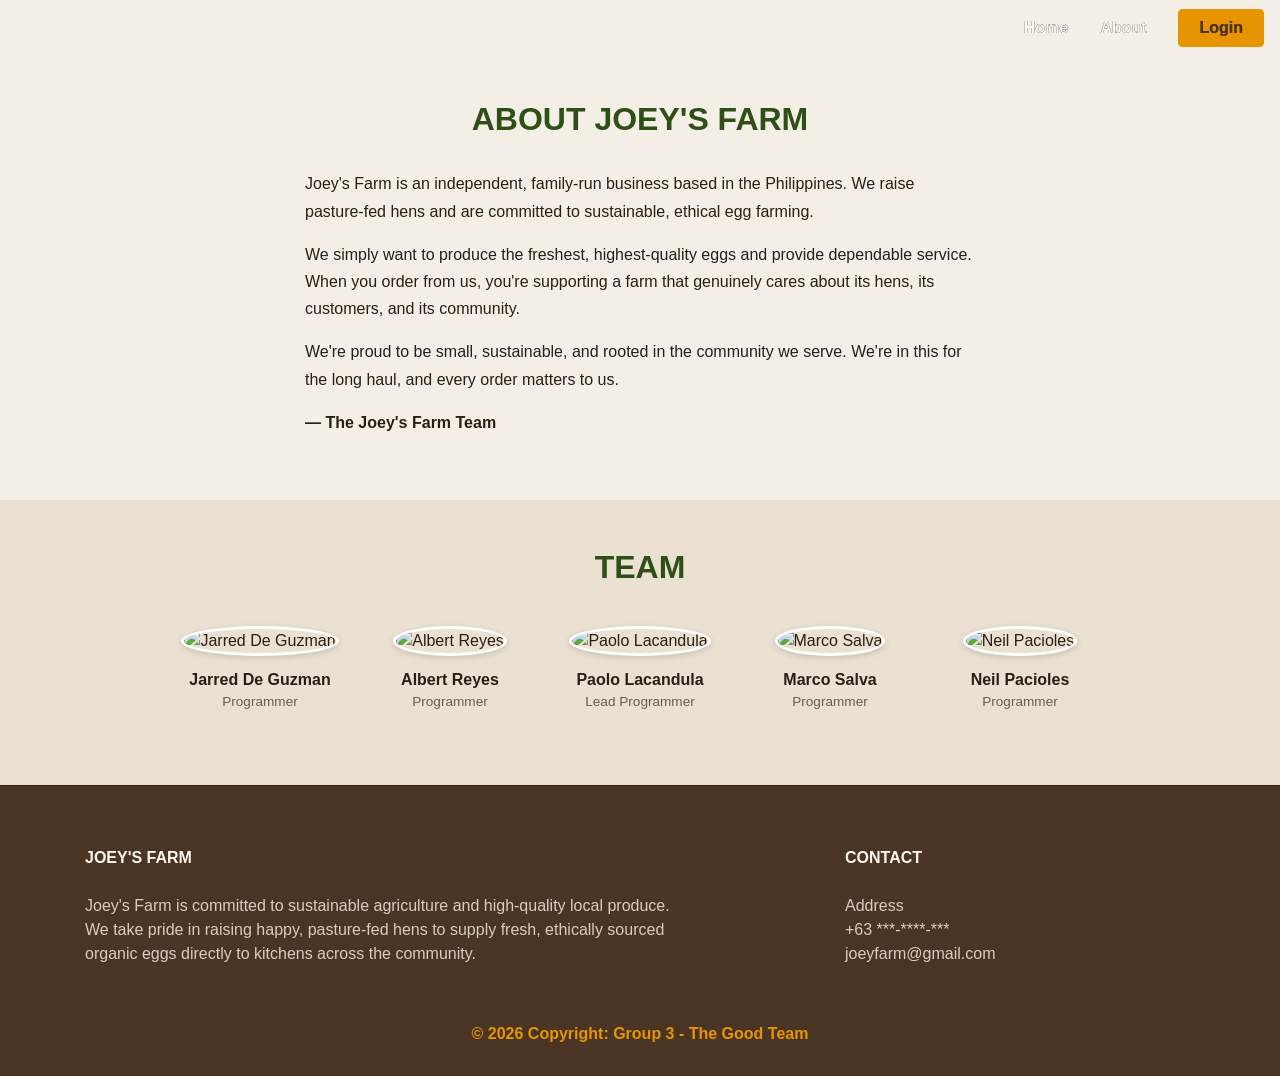
==== AboutUs.html @ 87f9a51f "Add files via upload" ====
<!DOCTYPE html>
<html lang="en">
  <head>
    <title>Joey's Farm - About</title>
    <meta charset="utf-8">
    <meta name="viewport" content="width=device-width, initial-scale=1">
    <link rel="stylesheet" href="https://stackpath.bootstrapcdn.com/bootstrap/4.1.3/css/bootstrap.min.css" integrity="sha384-MCw98/SFnGE8fJT3GXwEOngsV7Zt27NXFoaoApmYm81iuXoPkFOJwJ8ERdknLPMO" crossorigin="anonymous">
    <link rel="stylesheet" type="text/css" href="main.css">
    <link rel="stylesheet" type="text/css" href="AboutUs-style.css">
  </head>

<body>
    <nav class="navbar navbar-expand-md fixed-top">
        <button class="navbar-toggler navbar-dark" type="button" data-toggle="collapse" data-target="#main-navigation">
          <span class="navbar-toggler-icon"></span>
        </button>
        <div class="collapse navbar-collapse" id="main-navigation">
          <ul class="navbar-nav align-items-center">
            <li class="nav-item">
              <a class="nav-link nav-outline-text" href="index.html">Home</a>
            </li>
            <li class="nav-item">
              <a class="nav-link nav-outline-text" href="About.html">About</a>
            </li>
            <li class="nav-item">
              <a class="btn nav-login-btn" href="#" data-toggle="modal" data-target="#loginModal">Login</a>
            </li>
        </ul>
      </div>
    </nav>

    <!-- About Intro Section -->
    <div class="container about-intro">
        <h2 class="text-center about-heading">About Joey's Farm</h2>

        <p>Joey's Farm is an independent, family-run business based in the Philippines. We raise pasture-fed hens and are committed to sustainable, ethical egg farming.</p>

        <p>We simply want to produce the freshest, highest-quality eggs and provide dependable service. When you order from us, you're supporting a farm that genuinely cares about its hens, its customers, and its community.</p>

        <p>We're proud to be small, sustainable, and rooted in the community we serve. We're in this for the long haul, and every order matters to us.</p>

        <p class="about-signature">— The Joey's Farm Team</p>
    </div>

    <!-- Team Section -->
    <div class="team-section">
      <div class="container">
        <h2 class="text-center team-heading">Team</h2>

        <div class="row justify-content-center">

          <div class="col-lg-2 col-md-4 col-6 text-center mb-4">
            <img src="images/jarredpic.png" class="team-photo" alt="Jarred De Guzman">
            <div class="team-name">Jarred De Guzman</div>
            <div class="team-role">Programmer</div>
          </div>

          <div class="col-lg-2 col-md-4 col-6 text-center mb-4">
            <img src="images/albertpic.png" class="team-photo" alt="Albert Reyes">
            <div class="team-name">Albert Reyes</div>
            <div class="team-role">Programmer</div>
          </div>

          <div class="col-lg-2 col-md-4 col-6 text-center mb-4">
            <img src="images/paolopic.png" class="team-photo" alt="Paolo Lacandula">
            <div class="team-name">Paolo Lacandula</div>
            <div class="team-role">Lead Programmer</div>
          </div>

          <div class="col-lg-2 col-md-4 col-6 text-center mb-4">
            <img src="images/marcopic.jpg" class="team-photo" alt="Marco Salva">
            <div class="team-name">Marco Salva</div>
            <div class="team-role">Programmer</div>
          </div>

          <div class="col-lg-2 col-md-4 col-6 text-center mb-4">
            <img src="images/neilpic.jpg" class="team-photo" alt="Neil Pacioles">
            <div class="team-name">Neil Pacioles</div>
            <div class="team-role">Programmer</div>
          </div>

        </div>
      </div>
    </div>

<footer class="page-footer">
  <div class="container">
    <div class="row">

      <div class="col-lg-8 col-md-8 col-sm-12">
        <div class="text-uppercase font-weight-bold">Joey's Farm</div>
        <p>
        Joey's Farm is committed to sustainable agriculture and high-quality local produce.
        We take pride in raising happy, pasture-fed hens to supply fresh, ethically sourced
        organic eggs directly to kitchens across the community.
        </p>
      </div>

      <div class="col-lg-4 col-md-4 col-sm-12">
        <div class="text-uppercase font-weight-bold">Contact</div>
        <p>
          Address
          +63 ***-****-***
          joeyfarm@gmail.com
        </p>
      </div>

    </div>

    <div class="footer-copyright text-center">
      © 2026 Copyright: Group 3 - The Good Team
    </div>
  </div>
</footer>

<script src="https://code.jquery.com/jquery-3.3.1.slim.min.js" integrity="sha384-q8i/X+965DzO0rT7abK41JStQIAqVgRVzpbzo5smXKp4YfRvH+8abtTE1Pi6jizo" crossorigin="anonymous"></script>
<script src="https://cdnjs.cloudflare.com/ajax/libs/popper.js/1.14.3/umd/popper.min.js" integrity="sha384-ZMP7rVo3mIykV+2+9J3UJ46jBk0WLaUAdn689aCwoqbBJiSnjAK/l8WvCWPIPm49" crossorigin="anonymous"></script>
<script src="https://stackpath.bootstrapcdn.com/bootstrap/4.1.3/js/bootstrap.min.js" integrity="sha384-ChfqqxuZUCnJSK3+MXmPNIyE6ZbWh2IMqE241rYiqJxyMiZ6OW/JmZQ5stwEULTy" crossorigin="anonymous"></script>
<script src="main.js"></script>

</body>
</html>
---- main.css ----
body {
  padding: 0;
  margin: 0;
  background: #f4efe6;
  color: #2b1e16;
}

.navbar{
  transition: all 0.3s;
}

.navbar-scrolled {
  background: #4a3525;
  border-bottom: 1px solid #37261a;
}

.nav-link {
  color: #fcf8ee;
  cursor: pointer;
  font-weight: 600;
  margin-right: 1em;
}

.nav-link:hover {
  color: #e69500;
}

.nav-outline-text{
  -webkit-text-stroke: 0.2px black
}

.nav-login-btn {
  color: #4a3525;
  background-color: #e69500;
  border: 1px solid #e69500;
  font-weight: 600;
  -webkit-text-stroke: 0.2px black;
  padding: 0.375rem 1.25rem;
  border-radius: 4px;
  margin-left: 0.5em;
}

.nav-login-btn:hover {
  background-color: #cc8400;
  border-color: #cc8400;
  color: #ffffff;
}

.navbar-collapse {
  justify-content: flex-end;
}

.page-header {
  position: relative;
  padding: 0;
}

.overlay {
  position: absolute;
  min-height: 100%;
  min-width: 100%;
  left: 0;
  top: 0;
  background: rgba(233, 170, 10, 0.25);
  z-index: 5;
  pointer-events: none;
}

.description {
  position: absolute;
  top: 50%;
  left: 50%;
  transform: translate(-50%, -50%);
  z-index: 10;
  text-align: center;
  width: 100%;
  padding: 0 15px;
}

.description img {
  max-width: 380px;
  width: 100%;
  height: auto;
  display: inline-block;
  filter: drop-shadow(0px 4px 8px rgba(0, 0, 0, 0.3));
}

.carousel {
  width: 100%;
  overflow: hidden;
}

.carousel-item img {
  width: 100%;
  height: 80vh;
  object-fit: cover;
  object-position: center;
}

.features {
  margin: 4em auto;
  padding: 2em;
  position: relative;
  border-radius: 8px;
}

#formDesign{
  box-shadow: 0px 4px 15px rgba(0, 0, 0, 0.21);
}

.feature-title {
  color: #2e5016;
  font-size: 1.3rem;
  font-weight: 700;
  margin-bottom: 20px;
  text-transform: uppercase;
  min-height: 3.2em;
  display: flex;
  align-items: center;
  justify-content: center;
  text-align: center;
}

.features p {
  line-height: 1.7;
  text-align: center;
}

.features .mx-auto {
  text-align: center;
}

.features .mx-auto .form-control {
  text-align: left;
}

.features .form-group {
  margin-bottom: 1.5rem;
}

.features .form-control {
  border-radius: 4px;
  border: 1px solid #b8a695;
  background-color: #ffffff;
}

.features .form-control:focus {
  border-color: #e69500;
  box-shadow: 0 0 0 0.2rem rgba(230, 149, 0, 0.25);
}

.features .btn {
  background-color: #e69500;
  border: 1px solid #e69500;
  color: #ffffff;
  margin-top: 20px;
  font-weight: 600;
  border-radius: 4px;
}

.features .btn:hover {
  background-color: #cc8400;
  border: 1px solid #cc8400;
  color: #fffffffc;
}



.page-footer {
  background-color: #4a3525;
  color: #fcf8ee;
  border-top: 1px solid #37261a;
  padding: 60px 0 30px;
}

.page-footer p {
  color: #d9cdbf;
  white-space: pre-line;
}

.footer-copyright {
  color: #e69500;
  font-weight: 600;
  padding: 40px 0 0;
}

@media (max-width: 575.98px) {
  .description {
    top: 50%;
    left: 50%;
    transform: translate(-50%, -50%);
  }

  .description img {
    max-width: 400px;
  }

  .features {
    margin: 2em 0;
    padding: 1em;
  }

.features img {
  object-fit: contain;
}

.feature-title {
  min-height: auto;
}

.nav-login-btn {
  margin-left: 0;
  margin-top: 0.5em;
  display: inline-block;
}

}
.modal-content {
  background-color: #f4efe6;
  border: 1px solid #37261a;
  border-radius: 8px;
  color: #2b1e16;
}

.modal-header {
  background-color: #4a3525;
  color: #fcf8ee;
  border-bottom: 1px solid #37261a;
  border-top-left-radius: 7px;
  border-top-right-radius: 7px;
}

.modal-header .close {
  color: #fcf8ee;
  opacity: 0.8;
  text-shadow: none;
}

.modal-header .close:hover {
  color: #e69500;
  opacity: 1;
}

.modal-title {
  font-weight: 700;
  color: #fcf8ee;
}

.modal-body label {
  font-weight: 600;
  color: #4a3525;
}

.modal-body .form-control {
  border: 1px solid #b8a695;
  background-color: #ffffff;
  border-radius: 4px;
}

.modal-body .form-control:focus {
  border-color: #e69500;
  box-shadow: 0 0 0 0.2rem rgba(230, 149, 0, 0.25);
}

.modal-body .btn-primary {
  background-color: #e69500;
  border-color: #e69500;
  color: #ffffff;
  font-weight: 600;
  transition: all 0.2s ease-in-out;
}

.modal-body .btn-primary:hover,
.modal-body .btn-primary:focus {
  background-color: #cc8400;
  border-color: #cc8400;
  color: #ffffff;
}

.modal-footer {
  background-color: #eae1d2;
  border-top: 1px solid #b8a695;
  border-bottom-left-radius: 7px;
  border-bottom-right-radius: 7px;
}

.modal-footer a {
  color: #2e5016;
  font-weight: 600;
  text-decoration: none;
}

.modal-footer a:hover {
  color: #e69500;
  text-decoration: underline;
}

.description button {
  border:1px solid #000000;
  background:#e69500;
  border-radius: 10px;
  color:#f1f1f1;
  transition: all 0.3s;

}
.description button:hover { 
  border:1px solid #fff;
  background:#fff;
  color:#000;
  transform: scale(1.04);
}
---- AboutUs-style.css ----
.about-intro {
  max-width: 700px;
  padding-top: 100px;
  padding-bottom: 3rem;
  text-align: center;
  margin: 0 auto;
}

.about-heading {
  color: #2e5016;
  font-weight: 700;
  text-transform: uppercase;
  margin-bottom: 2rem;
}

.about-intro p {
  text-align: left;
  color: #2b1e16;
  line-height: 1.7;
}

.about-intro a {
  color: #e69500;
  font-weight: 600;
  text-decoration: none;
}

.about-intro a:hover {
  color: #cc8400;
  text-decoration: underline;
}

.about-signature {
  font-weight: 700;
  color: #2e5016;
}

.team-section {
  background-color: #eae1d2;
  padding: 3rem 0;
}

.team-heading {
  color: #2e5016;
  font-weight: 700;
  text-transform: uppercase;
  margin-bottom: 2.5rem;
}

.team-photo {
  width: 110px;
  height: 110px;
  border-radius: 50%;
  object-fit: cover;
  margin-bottom: 0.75rem;
  border: 3px solid #ffffff;
  box-shadow: 0 2px 6px rgba(0, 0, 0, 0.15);
}

.team-name {
  font-weight: 700;
  color: #2b1e16;
}

.team-role {
  font-size: 0.85rem;
  color: #6b5c4f;
}
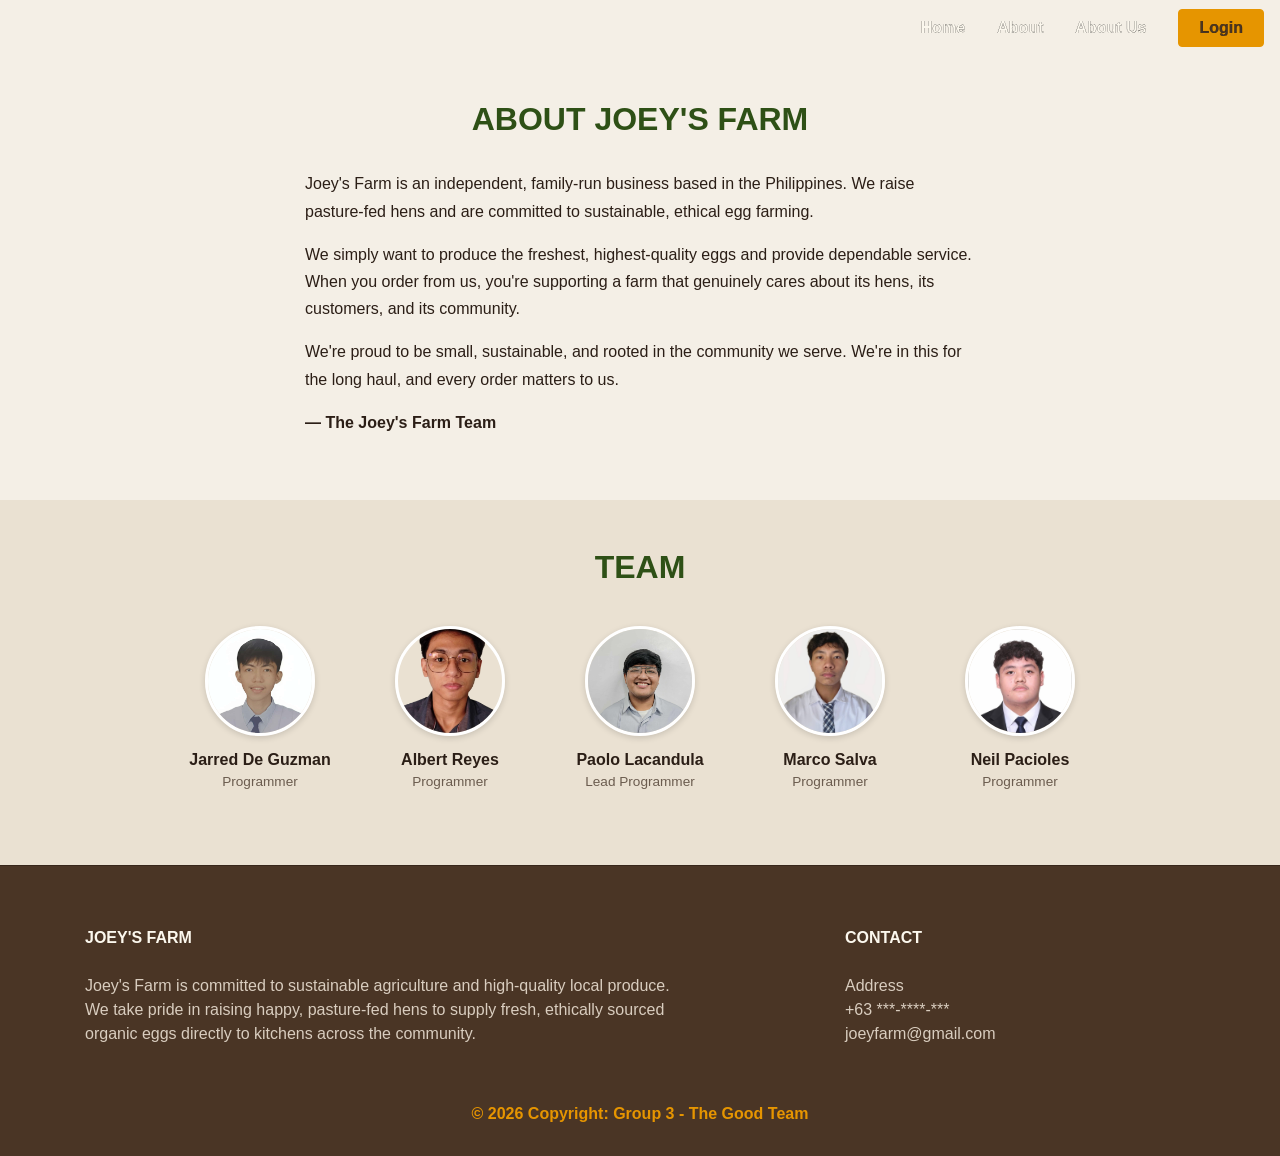
==== commit d2d588d5: "Added about us to nav bar and unified nav bar design for it" ====
--- a/AboutUs.html
+++ b/AboutUs.html
@@ -17,10 +17,13 @@
         <div class="collapse navbar-collapse" id="main-navigation">
           <ul class="navbar-nav align-items-center">
             <li class="nav-item">
-              <a class="nav-link nav-outline-text" href="index.html">Home</a>
+              <a class="nav-link nav-outline-text" href="Index.html">Home</a>
             </li>
             <li class="nav-item">
-              <a class="nav-link nav-outline-text" href="About.html">About</a>
+              <a class="nav-link nav-outline-text" href="#">About</a>
+            </li>
+            <li class="nav-item">
+              <a class="nav-link nav-outline-text" href="AboutUs.html">About Us</a>
             </li>
             <li class="nav-item">
               <a class="btn nav-login-btn" href="#" data-toggle="modal" data-target="#loginModal">Login</a>
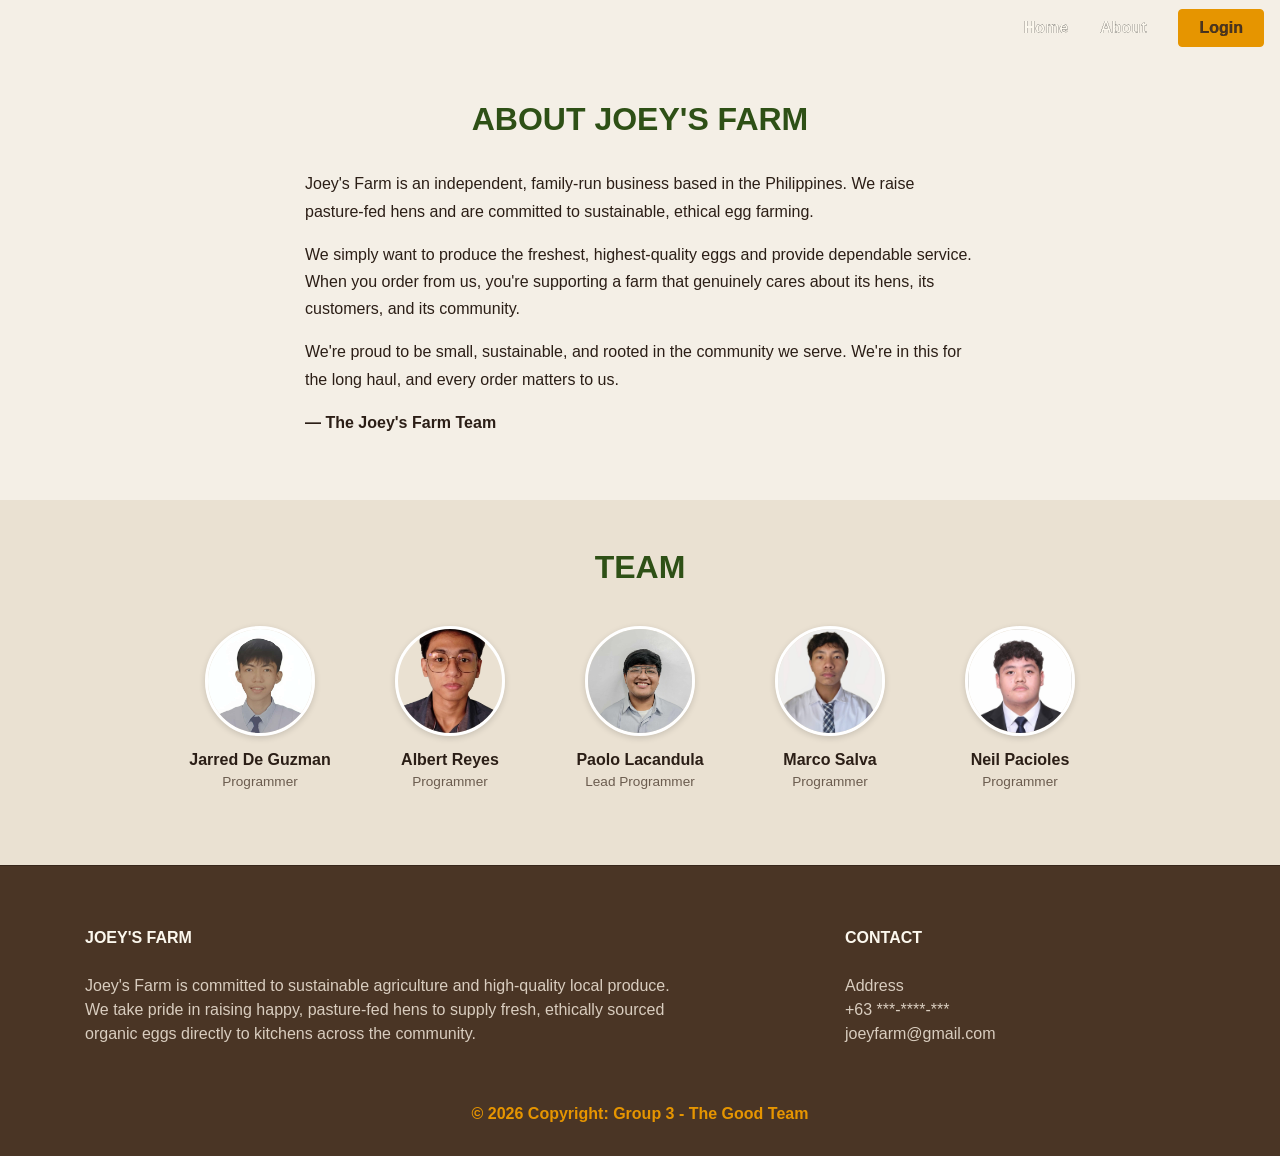
==== commit fc2d7237: "Update AboutUs.html" ====
--- a/AboutUs.html
+++ b/AboutUs.html
@@ -20,13 +20,10 @@
               <a class="nav-link nav-outline-text" href="Index.html">Home</a>
             </li>
             <li class="nav-item">
-              <a class="nav-link nav-outline-text" href="#">About</a>
+              <a class="nav-link nav-outline-text" href="AboutUs.html">About</a>
             </li>
             <li class="nav-item">
-              <a class="nav-link nav-outline-text" href="AboutUs.html">About Us</a>
-            </li>
-            <li class="nav-item">
-              <a class="btn nav-login-btn" href="#" data-toggle="modal" data-target="#loginModal">Login</a>
+              <a class="btn nav-login-btn" href="Index.html?login=1">Login</a>
             </li>
         </ul>
       </div>
@@ -122,4 +119,4 @@
 <script src="main.js"></script>
 
 </body>
-</html>+</html>
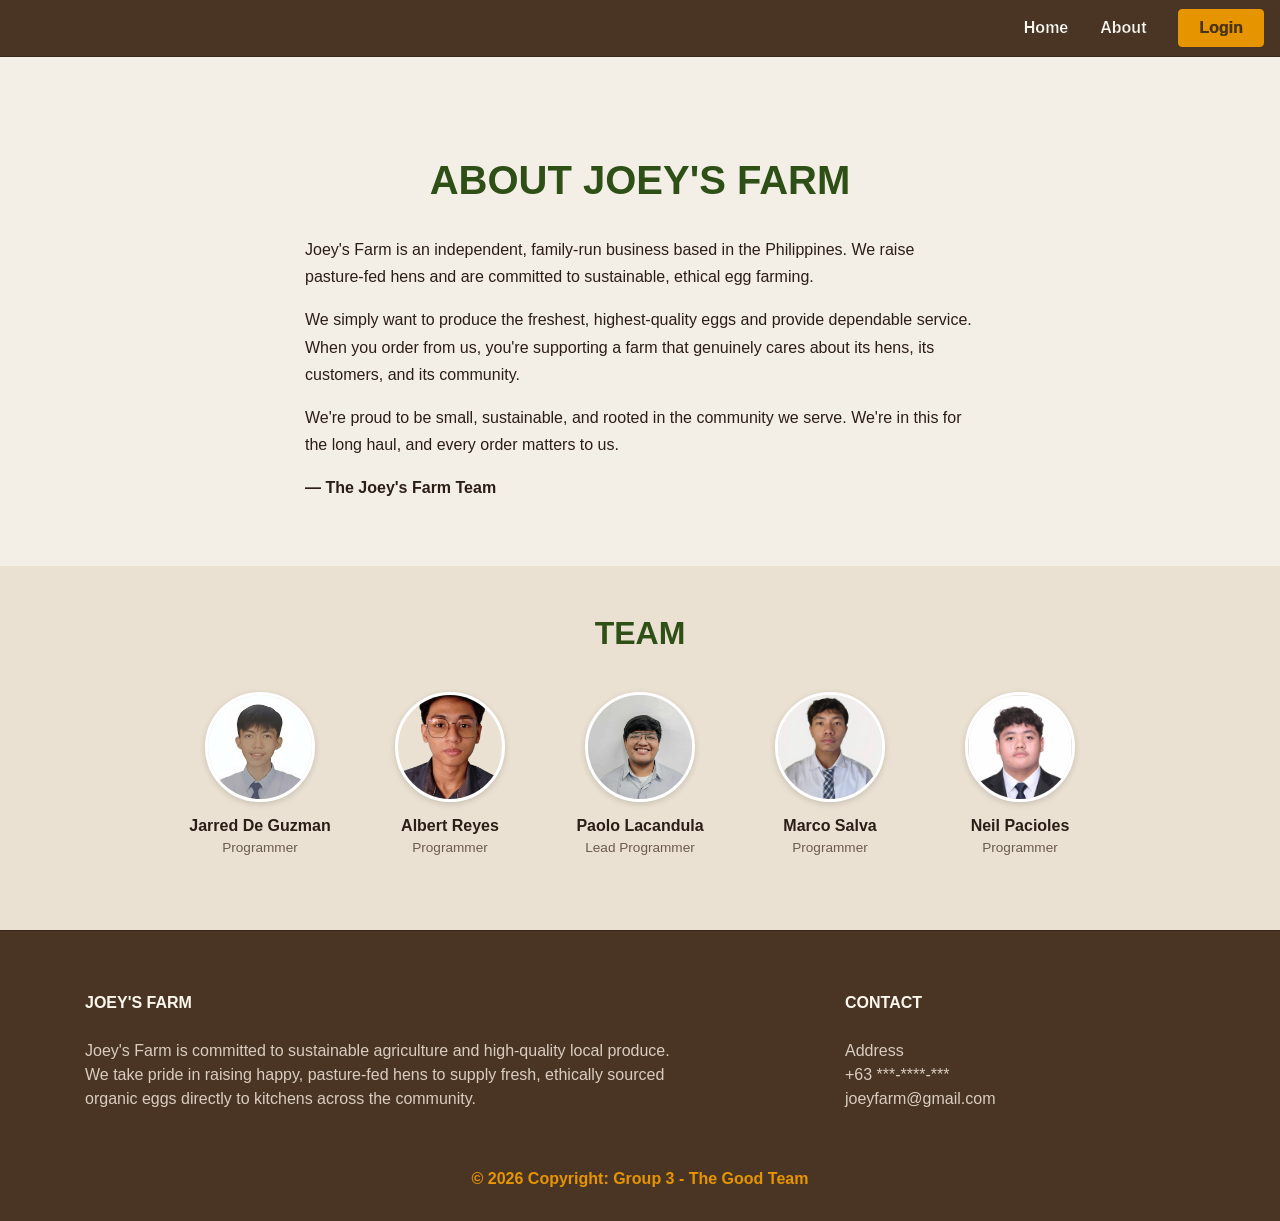
==== commit b6ea6fe4: "Update AboutUs.html" ====
--- a/AboutUs.html
+++ b/AboutUs.html
@@ -7,10 +7,11 @@
     <link rel="stylesheet" href="https://stackpath.bootstrapcdn.com/bootstrap/4.1.3/css/bootstrap.min.css" integrity="sha384-MCw98/SFnGE8fJT3GXwEOngsV7Zt27NXFoaoApmYm81iuXoPkFOJwJ8ERdknLPMO" crossorigin="anonymous">
     <link rel="stylesheet" type="text/css" href="main.css">
     <link rel="stylesheet" type="text/css" href="AboutUs-style.css">
+    <link rel="stylesheet" type="text/css" href="navbar.css">
   </head>
 
-<body>
-    <nav class="navbar navbar-expand-md fixed-top">
+<body class="has-fixed-nav">
+    <nav class="navbar navbar-expand-md fixed-top navbar-solid">
         <button class="navbar-toggler navbar-dark" type="button" data-toggle="collapse" data-target="#main-navigation">
           <span class="navbar-toggler-icon"></span>
         </button>
@@ -29,9 +30,8 @@
       </div>
     </nav>
 
-    <!-- About Intro Section -->
     <div class="container about-intro">
-        <h2 class="text-center about-heading">About Joey's Farm</h2>
+        <h1 class="text-center about-heading">About Joey's Farm</h1>
 
         <p>Joey's Farm is an independent, family-run business based in the Philippines. We raise pasture-fed hens and are committed to sustainable, ethical egg farming.</p>
 
--- a/navbar.css
+++ b/navbar.css
@@ -0,0 +1,71 @@
+body.has-fixed-nav {
+  padding-top: 56px;
+}
+
+.navbar-solid {
+  background: #4a3525;
+  border-bottom: 1px solid #37261a;
+  transition: all 0.3s;
+}
+
+.navbar-solid .navbar-collapse {
+  justify-content: flex-end;
+}
+
+.navbar-solid .nav-link {
+  color: #fcf8ee;
+  cursor: pointer;
+  font-weight: 600;
+  margin-right: 1em;
+}
+
+.navbar-solid .nav-link:hover,
+.navbar-solid .nav-link.active {
+  color: #e69500;
+}
+
+.navbar-solid .nav-outline-text {
+  -webkit-text-stroke: 0.2px black;
+}
+
+.navbar-solid .nav-login-btn {
+  color: #4a3525;
+  background-color: #e69500;
+  border: 1px solid #e69500;
+  font-weight: 600;
+  -webkit-text-stroke: 0.2px black;
+  padding: 0.375rem 1.25rem;
+  border-radius: 4px;
+  margin-left: 0.5em;
+}
+
+.navbar-solid .nav-login-btn:hover {
+  background-color: #cc8400;
+  border-color: #cc8400;
+  color: #ffffff;
+}
+
+.navbar-solid .cart-icon-circle {
+  background-color: white;
+  border-radius: 50%;
+  width: 45px;
+  height: 45px;
+  display: flex;
+  align-items: center;
+  justify-content: center;
+  font-size: 1.2rem;
+  margin-left: 15px;
+  box-shadow: 0px 2px 5px rgba(0, 0, 0, 0.1);
+}
+
+.navbar-solid a.cart-icon-circle {
+  text-decoration: none;
+}
+
+@media (max-width: 767.98px) {
+  .navbar-solid .nav-login-btn {
+    margin-left: 0;
+    margin-top: 0.5em;
+    display: inline-block;
+  }
+}
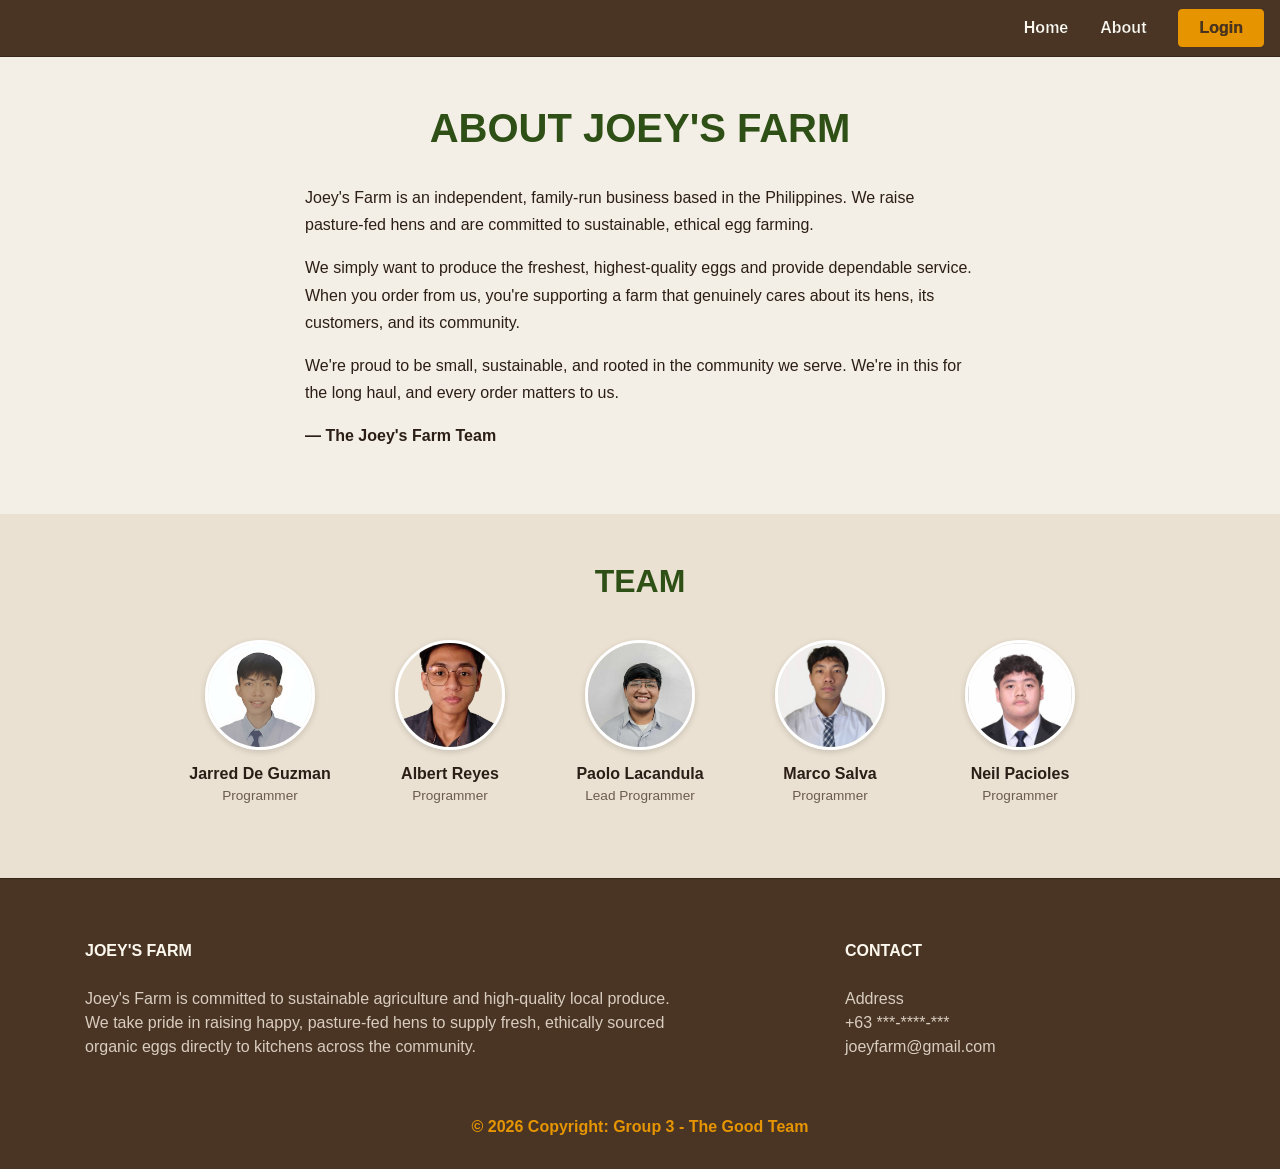
==== commit 5d7cd0d2: "added landing page in navigator bar" ====
--- a/AboutUs.html
+++ b/AboutUs.html
@@ -1,122 +1,122 @@
-<!DOCTYPE html>
-<html lang="en">
-  <head>
-    <title>Joey's Farm - About</title>
-    <meta charset="utf-8">
-    <meta name="viewport" content="width=device-width, initial-scale=1">
-    <link rel="stylesheet" href="https://stackpath.bootstrapcdn.com/bootstrap/4.1.3/css/bootstrap.min.css" integrity="sha384-MCw98/SFnGE8fJT3GXwEOngsV7Zt27NXFoaoApmYm81iuXoPkFOJwJ8ERdknLPMO" crossorigin="anonymous">
-    <link rel="stylesheet" type="text/css" href="main.css">
-    <link rel="stylesheet" type="text/css" href="AboutUs-style.css">
-    <link rel="stylesheet" type="text/css" href="navbar.css">
-  </head>
-
-<body class="has-fixed-nav">
-    <nav class="navbar navbar-expand-md fixed-top navbar-solid">
-        <button class="navbar-toggler navbar-dark" type="button" data-toggle="collapse" data-target="#main-navigation">
-          <span class="navbar-toggler-icon"></span>
-        </button>
-        <div class="collapse navbar-collapse" id="main-navigation">
-          <ul class="navbar-nav align-items-center">
-            <li class="nav-item">
-              <a class="nav-link nav-outline-text" href="Index.html">Home</a>
-            </li>
-            <li class="nav-item">
-              <a class="nav-link nav-outline-text" href="AboutUs.html">About</a>
-            </li>
-            <li class="nav-item">
-              <a class="btn nav-login-btn" href="Index.html?login=1">Login</a>
-            </li>
-        </ul>
-      </div>
-    </nav>
-
-    <div class="container about-intro">
-        <h1 class="text-center about-heading">About Joey's Farm</h1>
-
-        <p>Joey's Farm is an independent, family-run business based in the Philippines. We raise pasture-fed hens and are committed to sustainable, ethical egg farming.</p>
-
-        <p>We simply want to produce the freshest, highest-quality eggs and provide dependable service. When you order from us, you're supporting a farm that genuinely cares about its hens, its customers, and its community.</p>
-
-        <p>We're proud to be small, sustainable, and rooted in the community we serve. We're in this for the long haul, and every order matters to us.</p>
-
-        <p class="about-signature">— The Joey's Farm Team</p>
-    </div>
-
-    <!-- Team Section -->
-    <div class="team-section">
-      <div class="container">
-        <h2 class="text-center team-heading">Team</h2>
-
-        <div class="row justify-content-center">
-
-          <div class="col-lg-2 col-md-4 col-6 text-center mb-4">
-            <img src="images/jarredpic.png" class="team-photo" alt="Jarred De Guzman">
-            <div class="team-name">Jarred De Guzman</div>
-            <div class="team-role">Programmer</div>
-          </div>
-
-          <div class="col-lg-2 col-md-4 col-6 text-center mb-4">
-            <img src="images/albertpic.png" class="team-photo" alt="Albert Reyes">
-            <div class="team-name">Albert Reyes</div>
-            <div class="team-role">Programmer</div>
-          </div>
-
-          <div class="col-lg-2 col-md-4 col-6 text-center mb-4">
-            <img src="images/paolopic.png" class="team-photo" alt="Paolo Lacandula">
-            <div class="team-name">Paolo Lacandula</div>
-            <div class="team-role">Lead Programmer</div>
-          </div>
-
-          <div class="col-lg-2 col-md-4 col-6 text-center mb-4">
-            <img src="images/marcopic.jpg" class="team-photo" alt="Marco Salva">
-            <div class="team-name">Marco Salva</div>
-            <div class="team-role">Programmer</div>
-          </div>
-
-          <div class="col-lg-2 col-md-4 col-6 text-center mb-4">
-            <img src="images/neilpic.jpg" class="team-photo" alt="Neil Pacioles">
-            <div class="team-name">Neil Pacioles</div>
-            <div class="team-role">Programmer</div>
-          </div>
-
-        </div>
-      </div>
-    </div>
-
-<footer class="page-footer">
-  <div class="container">
-    <div class="row">
-
-      <div class="col-lg-8 col-md-8 col-sm-12">
-        <div class="text-uppercase font-weight-bold">Joey's Farm</div>
-        <p>
-        Joey's Farm is committed to sustainable agriculture and high-quality local produce.
-        We take pride in raising happy, pasture-fed hens to supply fresh, ethically sourced
-        organic eggs directly to kitchens across the community.
-        </p>
-      </div>
-
-      <div class="col-lg-4 col-md-4 col-sm-12">
-        <div class="text-uppercase font-weight-bold">Contact</div>
-        <p>
-          Address
-          +63 ***-****-***
-          joeyfarm@gmail.com
-        </p>
-      </div>
-
-    </div>
-
-    <div class="footer-copyright text-center">
-      © 2026 Copyright: Group 3 - The Good Team
-    </div>
-  </div>
-</footer>
-
-<script src="https://code.jquery.com/jquery-3.3.1.slim.min.js" integrity="sha384-q8i/X+965DzO0rT7abK41JStQIAqVgRVzpbzo5smXKp4YfRvH+8abtTE1Pi6jizo" crossorigin="anonymous"></script>
-<script src="https://cdnjs.cloudflare.com/ajax/libs/popper.js/1.14.3/umd/popper.min.js" integrity="sha384-ZMP7rVo3mIykV+2+9J3UJ46jBk0WLaUAdn689aCwoqbBJiSnjAK/l8WvCWPIPm49" crossorigin="anonymous"></script>
-<script src="https://stackpath.bootstrapcdn.com/bootstrap/4.1.3/js/bootstrap.min.js" integrity="sha384-ChfqqxuZUCnJSK3+MXmPNIyE6ZbWh2IMqE241rYiqJxyMiZ6OW/JmZQ5stwEULTy" crossorigin="anonymous"></script>
-<script src="main.js"></script>
-
-</body>
-</html>
+<!DOCTYPE html>
+<html lang="en">
+  <head>
+    <title>Joey's Farm - About</title>
+    <meta charset="utf-8">
+    <meta name="viewport" content="width=device-width, initial-scale=1">
+    <link rel="stylesheet" href="https://stackpath.bootstrapcdn.com/bootstrap/4.1.3/css/bootstrap.min.css" integrity="sha384-MCw98/SFnGE8fJT3GXwEOngsV7Zt27NXFoaoApmYm81iuXoPkFOJwJ8ERdknLPMO" crossorigin="anonymous">
+    <link rel="stylesheet" type="text/css" href="main.css">
+    <link rel="stylesheet" type="text/css" href="AboutUs-style.css">
+    <link rel="stylesheet" type="text/css" href="navbar.css">
+  </head>
+
+<body class="has-fixed-nav">
+    <nav class="navbar navbar-expand-md fixed-top navbar-solid">
+        <button class="navbar-toggler navbar-dark" type="button" data-toggle="collapse" data-target="#main-navigation">
+          <span class="navbar-toggler-icon"></span>
+        </button>
+        <div class="collapse navbar-collapse" id="main-navigation">
+          <ul class="navbar-nav align-items-center">
+            <li class="nav-item">
+              <a class="nav-link nav-outline-text" href="Index.html">Home</a>
+            </li>
+            <li class="nav-item">
+              <a class="nav-link nav-outline-text" href="AboutUs.html">About</a>
+            </li>
+            <li class="nav-item">
+              <a class="btn nav-login-btn" href="Index.html?login=1">Login</a>
+            </li>
+        </ul>
+      </div>
+    </nav>
+
+    <div class="container about-intro">
+        <h1 class="text-center about-heading">About Joey's Farm</h1>
+
+        <p>Joey's Farm is an independent, family-run business based in the Philippines. We raise pasture-fed hens and are committed to sustainable, ethical egg farming.</p>
+
+        <p>We simply want to produce the freshest, highest-quality eggs and provide dependable service. When you order from us, you're supporting a farm that genuinely cares about its hens, its customers, and its community.</p>
+
+        <p>We're proud to be small, sustainable, and rooted in the community we serve. We're in this for the long haul, and every order matters to us.</p>
+
+        <p class="about-signature">— The Joey's Farm Team</p>
+    </div>
+
+    <!-- Team Section -->
+    <div class="team-section">
+      <div class="container">
+        <h2 class="text-center team-heading">Team</h2>
+
+        <div class="row justify-content-center">
+
+          <div class="col-lg-2 col-md-4 col-6 text-center mb-4">
+            <img src="images/jarredpic.png" class="team-photo" alt="Jarred De Guzman">
+            <div class="team-name">Jarred De Guzman</div>
+            <div class="team-role">Programmer</div>
+          </div>
+
+          <div class="col-lg-2 col-md-4 col-6 text-center mb-4">
+            <img src="images/albertpic.png" class="team-photo" alt="Albert Reyes">
+            <div class="team-name">Albert Reyes</div>
+            <div class="team-role">Programmer</div>
+          </div>
+
+          <div class="col-lg-2 col-md-4 col-6 text-center mb-4">
+            <img src="images/paolopic.png" class="team-photo" alt="Paolo Lacandula">
+            <div class="team-name">Paolo Lacandula</div>
+            <div class="team-role">Lead Programmer</div>
+          </div>
+
+          <div class="col-lg-2 col-md-4 col-6 text-center mb-4">
+            <img src="images/marcopic.jpg" class="team-photo" alt="Marco Salva">
+            <div class="team-name">Marco Salva</div>
+            <div class="team-role">Programmer</div>
+          </div>
+
+          <div class="col-lg-2 col-md-4 col-6 text-center mb-4">
+            <img src="images/neilpic.jpg" class="team-photo" alt="Neil Pacioles">
+            <div class="team-name">Neil Pacioles</div>
+            <div class="team-role">Programmer</div>
+          </div>
+
+        </div>
+      </div>
+    </div>
+
+<footer class="page-footer">
+  <div class="container">
+    <div class="row">
+
+      <div class="col-lg-8 col-md-8 col-sm-12">
+        <div class="text-uppercase font-weight-bold">Joey's Farm</div>
+        <p>
+        Joey's Farm is committed to sustainable agriculture and high-quality local produce.
+        We take pride in raising happy, pasture-fed hens to supply fresh, ethically sourced
+        organic eggs directly to kitchens across the community.
+        </p>
+      </div>
+
+      <div class="col-lg-4 col-md-4 col-sm-12">
+        <div class="text-uppercase font-weight-bold">Contact</div>
+        <p>
+          Address
+          +63 ***-****-***
+          joeyfarm@gmail.com
+        </p>
+      </div>
+
+    </div>
+
+    <div class="footer-copyright text-center">
+      © 2026 Copyright: Group 3 - The Good Team
+    </div>
+  </div>
+</footer>
+
+<script src="https://code.jquery.com/jquery-3.3.1.slim.min.js" integrity="sha384-q8i/X+965DzO0rT7abK41JStQIAqVgRVzpbzo5smXKp4YfRvH+8abtTE1Pi6jizo" crossorigin="anonymous"></script>
+<script src="https://cdnjs.cloudflare.com/ajax/libs/popper.js/1.14.3/umd/popper.min.js" integrity="sha384-ZMP7rVo3mIykV+2+9J3UJ46jBk0WLaUAdn689aCwoqbBJiSnjAK/l8WvCWPIPm49" crossorigin="anonymous"></script>
+<script src="https://stackpath.bootstrapcdn.com/bootstrap/4.1.3/js/bootstrap.min.js" integrity="sha384-ChfqqxuZUCnJSK3+MXmPNIyE6ZbWh2IMqE241rYiqJxyMiZ6OW/JmZQ5stwEULTy" crossorigin="anonymous"></script>
+<script src="main.js"></script>
+
+</body>
+</html>
--- a/main.css
+++ b/main.css
@@ -1,311 +1,311 @@
-body {
-  padding: 0;
-  margin: 0;
-  background: #f4efe6;
-  color: #2b1e16;
-}
-
-.navbar{
-  transition: all 0.3s;
-}
-
-.navbar-scrolled {
-  background: #4a3525;
-  border-bottom: 1px solid #37261a;
-}
-
-.nav-link {
-  color: #fcf8ee;
-  cursor: pointer;
-  font-weight: 600;
-  margin-right: 1em;
-}
-
-.nav-link:hover {
-  color: #e69500;
-}
-
-.nav-outline-text{
-  -webkit-text-stroke: 0.2px black
-}
-
-.nav-login-btn {
-  color: #4a3525;
-  background-color: #e69500;
-  border: 1px solid #e69500;
-  font-weight: 600;
-  -webkit-text-stroke: 0.2px black;
-  padding: 0.375rem 1.25rem;
-  border-radius: 4px;
-  margin-left: 0.5em;
-}
-
-.nav-login-btn:hover {
-  background-color: #cc8400;
-  border-color: #cc8400;
-  color: #ffffff;
-}
-
-.navbar-collapse {
-  justify-content: flex-end;
-}
-
-.page-header {
-  position: relative;
-  padding: 0;
-}
-
-.overlay {
-  position: absolute;
-  min-height: 100%;
-  min-width: 100%;
-  left: 0;
-  top: 0;
-  background: rgba(233, 170, 10, 0.25);
-  z-index: 5;
-  pointer-events: none;
-}
-
-.description {
-  position: absolute;
-  top: 50%;
-  left: 50%;
-  transform: translate(-50%, -50%);
-  z-index: 10;
-  text-align: center;
-  width: 100%;
-  padding: 0 15px;
-}
-
-.description img {
-  max-width: 380px;
-  width: 100%;
-  height: auto;
-  display: inline-block;
-  filter: drop-shadow(0px 4px 8px rgba(0, 0, 0, 0.3));
-}
-
-.carousel {
-  width: 100%;
-  overflow: hidden;
-}
-
-.carousel-item img {
-  width: 100%;
-  height: 80vh;
-  object-fit: cover;
-  object-position: center;
-}
-
-.features {
-  margin: 4em auto;
-  padding: 2em;
-  position: relative;
-  border-radius: 8px;
-}
-
-#formDesign{
-  box-shadow: 0px 4px 15px rgba(0, 0, 0, 0.21);
-}
-
-.feature-title {
-  color: #2e5016;
-  font-size: 1.3rem;
-  font-weight: 700;
-  margin-bottom: 20px;
-  text-transform: uppercase;
-  min-height: 3.2em;
-  display: flex;
-  align-items: center;
-  justify-content: center;
-  text-align: center;
-}
-
-.features p {
-  line-height: 1.7;
-  text-align: center;
-}
-
-.features .mx-auto {
-  text-align: center;
-}
-
-.features .mx-auto .form-control {
-  text-align: left;
-}
-
-.features .form-group {
-  margin-bottom: 1.5rem;
-}
-
-.features .form-control {
-  border-radius: 4px;
-  border: 1px solid #b8a695;
-  background-color: #ffffff;
-}
-
-.features .form-control:focus {
-  border-color: #e69500;
-  box-shadow: 0 0 0 0.2rem rgba(230, 149, 0, 0.25);
-}
-
-.features .btn {
-  background-color: #e69500;
-  border: 1px solid #e69500;
-  color: #ffffff;
-  margin-top: 20px;
-  font-weight: 600;
-  border-radius: 4px;
-}
-
-.features .btn:hover {
-  background-color: #cc8400;
-  border: 1px solid #cc8400;
-  color: #fffffffc;
-}
-
-
-
-.page-footer {
-  background-color: #4a3525;
-  color: #fcf8ee;
-  border-top: 1px solid #37261a;
-  padding: 60px 0 30px;
-}
-
-.page-footer p {
-  color: #d9cdbf;
-  white-space: pre-line;
-}
-
-.footer-copyright {
-  color: #e69500;
-  font-weight: 600;
-  padding: 40px 0 0;
-}
-
-@media (max-width: 575.98px) {
-  .description {
-    top: 50%;
-    left: 50%;
-    transform: translate(-50%, -50%);
-  }
-
-  .description img {
-    max-width: 400px;
-  }
-
-  .features {
-    margin: 2em 0;
-    padding: 1em;
-  }
-
-.features img {
-  object-fit: contain;
-}
-
-.feature-title {
-  min-height: auto;
-}
-
-.nav-login-btn {
-  margin-left: 0;
-  margin-top: 0.5em;
-  display: inline-block;
-}
-
-}
-.modal-content {
-  background-color: #f4efe6;
-  border: 1px solid #37261a;
-  border-radius: 8px;
-  color: #2b1e16;
-}
-
-.modal-header {
-  background-color: #4a3525;
-  color: #fcf8ee;
-  border-bottom: 1px solid #37261a;
-  border-top-left-radius: 7px;
-  border-top-right-radius: 7px;
-}
-
-.modal-header .close {
-  color: #fcf8ee;
-  opacity: 0.8;
-  text-shadow: none;
-}
-
-.modal-header .close:hover {
-  color: #e69500;
-  opacity: 1;
-}
-
-.modal-title {
-  font-weight: 700;
-  color: #fcf8ee;
-}
-
-.modal-body label {
-  font-weight: 600;
-  color: #4a3525;
-}
-
-.modal-body .form-control {
-  border: 1px solid #b8a695;
-  background-color: #ffffff;
-  border-radius: 4px;
-}
-
-.modal-body .form-control:focus {
-  border-color: #e69500;
-  box-shadow: 0 0 0 0.2rem rgba(230, 149, 0, 0.25);
-}
-
-.modal-body .btn-primary {
-  background-color: #e69500;
-  border-color: #e69500;
-  color: #ffffff;
-  font-weight: 600;
-  transition: all 0.2s ease-in-out;
-}
-
-.modal-body .btn-primary:hover,
-.modal-body .btn-primary:focus {
-  background-color: #cc8400;
-  border-color: #cc8400;
-  color: #ffffff;
-}
-
-.modal-footer {
-  background-color: #eae1d2;
-  border-top: 1px solid #b8a695;
-  border-bottom-left-radius: 7px;
-  border-bottom-right-radius: 7px;
-}
-
-.modal-footer a {
-  color: #2e5016;
-  font-weight: 600;
-  text-decoration: none;
-}
-
-.modal-footer a:hover {
-  color: #e69500;
-  text-decoration: underline;
-}
-
-.description button {
-  border:1px solid #000000;
-  background:#e69500;
-  border-radius: 10px;
-  color:#f1f1f1;
-  transition: all 0.3s;
-
-}
-.description button:hover { 
-  border:1px solid #fff;
-  background:#fff;
-  color:#000;
-  transform: scale(1.04);
-}
+body {
+  padding: 0;
+  margin: 0;
+  background: #f4efe6;
+  color: #2b1e16;
+}
+
+.navbar{
+  transition: all 0.3s;
+}
+
+.navbar-scrolled {
+  background: #4a3525;
+  border-bottom: 1px solid #37261a;
+}
+
+.nav-link {
+  color: #fcf8ee;
+  cursor: pointer;
+  font-weight: 600;
+  margin-right: 1em;
+}
+
+.nav-link:hover {
+  color: #e69500;
+}
+
+.nav-outline-text{
+  -webkit-text-stroke: 0.2px black
+}
+
+.nav-login-btn {
+  color: #4a3525;
+  background-color: #e69500;
+  border: 1px solid #e69500;
+  font-weight: 600;
+  -webkit-text-stroke: 0.2px black;
+  padding: 0.375rem 1.25rem;
+  border-radius: 4px;
+  margin-left: 0.5em;
+}
+
+.nav-login-btn:hover {
+  background-color: #cc8400;
+  border-color: #cc8400;
+  color: #ffffff;
+}
+
+.navbar-collapse {
+  justify-content: flex-end;
+}
+
+.page-header {
+  position: relative;
+  padding: 0;
+}
+
+.overlay {
+  position: absolute;
+  min-height: 100%;
+  min-width: 100%;
+  left: 0;
+  top: 0;
+  background: rgba(233, 170, 10, 0.25);
+  z-index: 5;
+  pointer-events: none;
+}
+
+.description {
+  position: absolute;
+  top: 50%;
+  left: 50%;
+  transform: translate(-50%, -50%);
+  z-index: 10;
+  text-align: center;
+  width: 100%;
+  padding: 0 15px;
+}
+
+.description img {
+  max-width: 380px;
+  width: 100%;
+  height: auto;
+  display: inline-block;
+  filter: drop-shadow(0px 4px 8px rgba(0, 0, 0, 0.3));
+}
+
+.carousel {
+  width: 100%;
+  overflow: hidden;
+}
+
+.carousel-item img {
+  width: 100%;
+  height: 80vh;
+  object-fit: cover;
+  object-position: center;
+}
+
+.features {
+  margin: 4em auto;
+  padding: 2em;
+  position: relative;
+  border-radius: 8px;
+}
+
+#formDesign{
+  box-shadow: 0px 4px 15px rgba(0, 0, 0, 0.21);
+}
+
+.feature-title {
+  color: #2e5016;
+  font-size: 1.3rem;
+  font-weight: 700;
+  margin-bottom: 20px;
+  text-transform: uppercase;
+  min-height: 3.2em;
+  display: flex;
+  align-items: center;
+  justify-content: center;
+  text-align: center;
+}
+
+.features p {
+  line-height: 1.7;
+  text-align: center;
+}
+
+.features .mx-auto {
+  text-align: center;
+}
+
+.features .mx-auto .form-control {
+  text-align: left;
+}
+
+.features .form-group {
+  margin-bottom: 1.5rem;
+}
+
+.features .form-control {
+  border-radius: 4px;
+  border: 1px solid #b8a695;
+  background-color: #ffffff;
+}
+
+.features .form-control:focus {
+  border-color: #e69500;
+  box-shadow: 0 0 0 0.2rem rgba(230, 149, 0, 0.25);
+}
+
+.features .btn {
+  background-color: #e69500;
+  border: 1px solid #e69500;
+  color: #ffffff;
+  margin-top: 20px;
+  font-weight: 600;
+  border-radius: 4px;
+}
+
+.features .btn:hover {
+  background-color: #cc8400;
+  border: 1px solid #cc8400;
+  color: #fffffffc;
+}
+
+
+
+.page-footer {
+  background-color: #4a3525;
+  color: #fcf8ee;
+  border-top: 1px solid #37261a;
+  padding: 60px 0 30px;
+}
+
+.page-footer p {
+  color: #d9cdbf;
+  white-space: pre-line;
+}
+
+.footer-copyright {
+  color: #e69500;
+  font-weight: 600;
+  padding: 40px 0 0;
+}
+
+@media (max-width: 575.98px) {
+  .description {
+    top: 50%;
+    left: 50%;
+    transform: translate(-50%, -50%);
+  }
+
+  .description img {
+    max-width: 400px;
+  }
+
+  .features {
+    margin: 2em 0;
+    padding: 1em;
+  }
+
+.features img {
+  object-fit: contain;
+}
+
+.feature-title {
+  min-height: auto;
+}
+
+.nav-login-btn {
+  margin-left: 0;
+  margin-top: 0.5em;
+  display: inline-block;
+}
+
+}
+.modal-content {
+  background-color: #f4efe6;
+  border: 1px solid #37261a;
+  border-radius: 8px;
+  color: #2b1e16;
+}
+
+.modal-header {
+  background-color: #4a3525;
+  color: #fcf8ee;
+  border-bottom: 1px solid #37261a;
+  border-top-left-radius: 7px;
+  border-top-right-radius: 7px;
+}
+
+.modal-header .close {
+  color: #fcf8ee;
+  opacity: 0.8;
+  text-shadow: none;
+}
+
+.modal-header .close:hover {
+  color: #e69500;
+  opacity: 1;
+}
+
+.modal-title {
+  font-weight: 700;
+  color: #fcf8ee;
+}
+
+.modal-body label {
+  font-weight: 600;
+  color: #4a3525;
+}
+
+.modal-body .form-control {
+  border: 1px solid #b8a695;
+  background-color: #ffffff;
+  border-radius: 4px;
+}
+
+.modal-body .form-control:focus {
+  border-color: #e69500;
+  box-shadow: 0 0 0 0.2rem rgba(230, 149, 0, 0.25);
+}
+
+.modal-body .btn-primary {
+  background-color: #e69500;
+  border-color: #e69500;
+  color: #ffffff;
+  font-weight: 600;
+  transition: all 0.2s ease-in-out;
+}
+
+.modal-body .btn-primary:hover,
+.modal-body .btn-primary:focus {
+  background-color: #cc8400;
+  border-color: #cc8400;
+  color: #ffffff;
+}
+
+.modal-footer {
+  background-color: #eae1d2;
+  border-top: 1px solid #b8a695;
+  border-bottom-left-radius: 7px;
+  border-bottom-right-radius: 7px;
+}
+
+.modal-footer a {
+  color: #2e5016;
+  font-weight: 600;
+  text-decoration: none;
+}
+
+.modal-footer a:hover {
+  color: #e69500;
+  text-decoration: underline;
+}
+
+.description button {
+  border:1px solid #000000;
+  background:#e69500;
+  border-radius: 10px;
+  color:#f1f1f1;
+  transition: all 0.3s;
+
+}
+.description button:hover { 
+  border:1px solid #fff;
+  background:#fff;
+  color:#000;
+  transform: scale(1.04);
+}
--- a/AboutUs-style.css
+++ b/AboutUs-style.css
@@ -1,68 +1,68 @@
-.about-intro {
-  max-width: 700px;
-  padding-top: 100px;
-  padding-bottom: 3rem;
-  text-align: center;
-  margin: 0 auto;
-}
-
-.about-heading {
-  color: #2e5016;
-  font-weight: 700;
-  text-transform: uppercase;
-  margin-bottom: 2rem;
-}
-
-.about-intro p {
-  text-align: left;
-  color: #2b1e16;
-  line-height: 1.7;
-}
-
-.about-intro a {
-  color: #e69500;
-  font-weight: 600;
-  text-decoration: none;
-}
-
-.about-intro a:hover {
-  color: #cc8400;
-  text-decoration: underline;
-}
-
-.about-signature {
-  font-weight: 700;
-  color: #2e5016;
-}
-
-.team-section {
-  background-color: #eae1d2;
-  padding: 3rem 0;
-}
-
-.team-heading {
-  color: #2e5016;
-  font-weight: 700;
-  text-transform: uppercase;
-  margin-bottom: 2.5rem;
-}
-
-.team-photo {
-  width: 110px;
-  height: 110px;
-  border-radius: 50%;
-  object-fit: cover;
-  margin-bottom: 0.75rem;
-  border: 3px solid #ffffff;
-  box-shadow: 0 2px 6px rgba(0, 0, 0, 0.15);
-}
-
-.team-name {
-  font-weight: 700;
-  color: #2b1e16;
-}
-
-.team-role {
-  font-size: 0.85rem;
-  color: #6b5c4f;
-}+.about-intro {
+  max-width: 700px;
+  padding-top: 3rem;
+  padding-bottom: 3rem;
+  text-align: center;
+  margin: 0 auto;
+}
+
+.about-heading {
+  color: #2e5016;
+  font-weight: 700;
+  text-transform: uppercase;
+  margin-bottom: 2rem;
+}
+
+.about-intro p {
+  text-align: left;
+  color: #2b1e16;
+  line-height: 1.7;
+}
+
+.about-intro a {
+  color: #e69500;
+  font-weight: 600;
+  text-decoration: none;
+}
+
+.about-intro a:hover {
+  color: #cc8400;
+  text-decoration: underline;
+}
+
+.about-signature {
+  font-weight: 700;
+  color: #2e5016;
+}
+
+.team-section {
+  background-color: #eae1d2;
+  padding: 3rem 0;
+}
+
+.team-heading {
+  color: #2e5016;
+  font-weight: 700;
+  text-transform: uppercase;
+  margin-bottom: 2.5rem;
+}
+
+.team-photo {
+  width: 110px;
+  height: 110px;
+  border-radius: 50%;
+  object-fit: cover;
+  margin-bottom: 0.75rem;
+  border: 3px solid #ffffff;
+  box-shadow: 0 2px 6px rgba(0, 0, 0, 0.15);
+}
+
+.team-name {
+  font-weight: 700;
+  color: #2b1e16;
+}
+
+.team-role {
+  font-size: 0.85rem;
+  color: #6b5c4f;
+}
--- a/navbar.css
+++ b/navbar.css
@@ -1,4 +1,4 @@
-body.has-fixed-nav {
+  body.has-fixed-nav {
   padding-top: 56px;
 }
 
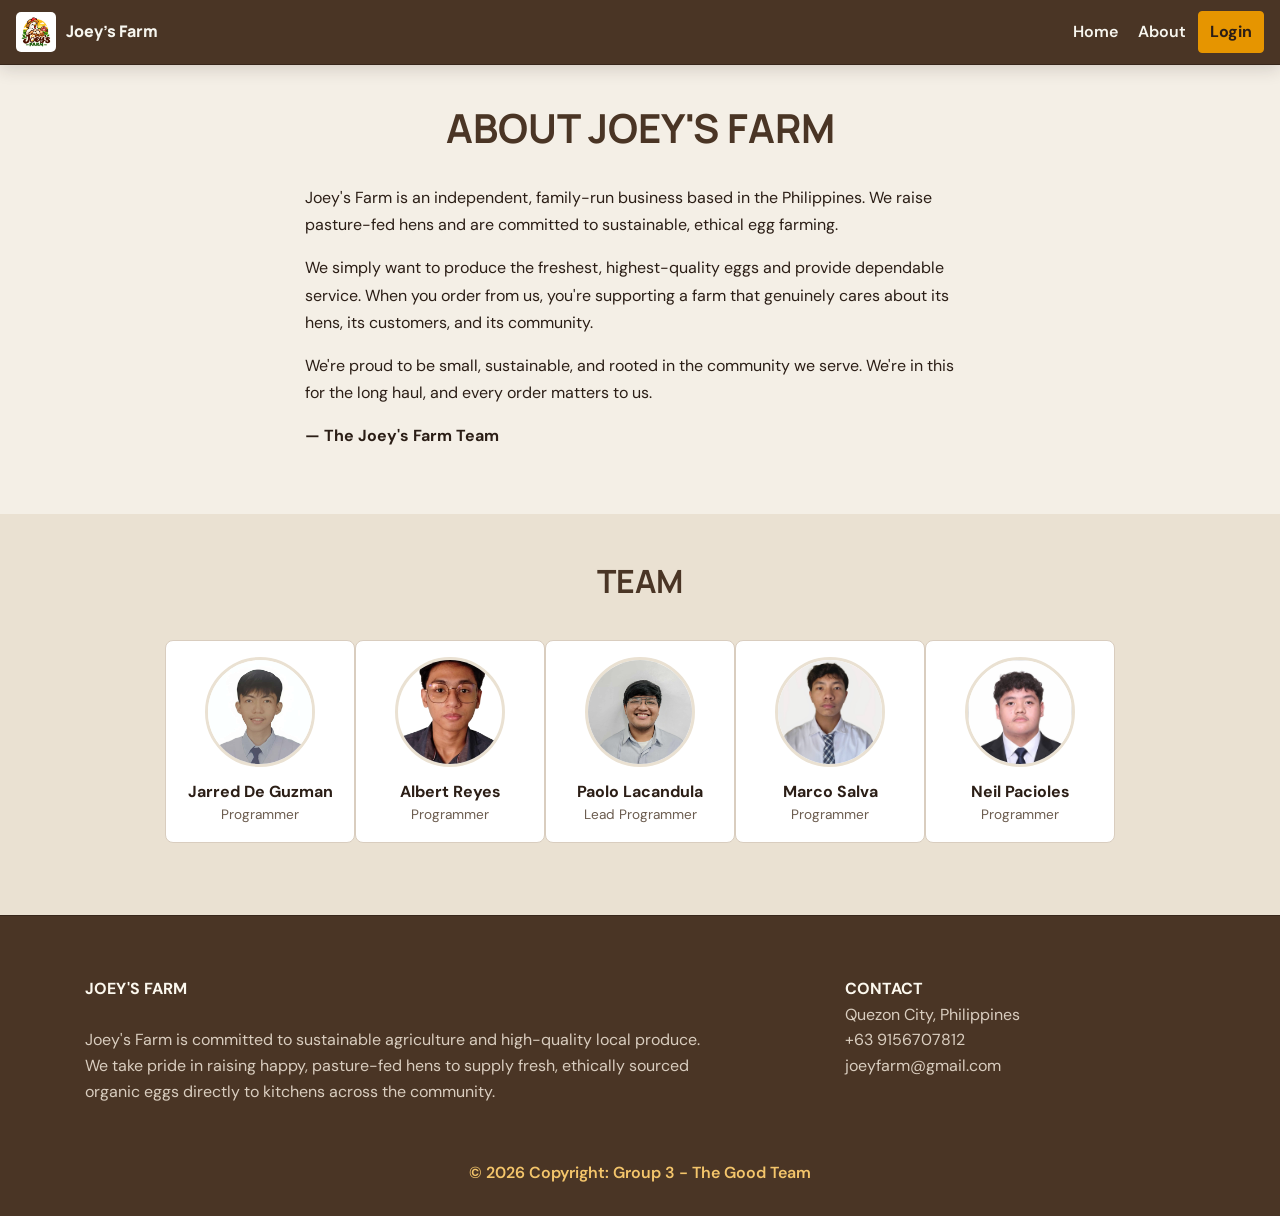
==== commit 0259c778: "Marco Changes" ====
--- a/AboutUs.html
+++ b/AboutUs.html
@@ -8,10 +8,12 @@
     <link rel="stylesheet" type="text/css" href="main.css">
     <link rel="stylesheet" type="text/css" href="AboutUs-style.css">
     <link rel="stylesheet" type="text/css" href="navbar.css">
+    <link rel="stylesheet" href="brand.css?v=10">
   </head>
 
 <body class="has-fixed-nav">
     <nav class="navbar navbar-expand-md fixed-top navbar-solid">
+      <a class="navbar-brand farm-brand" href="Index.html"><img src="images/logo.png" alt=""><span>Joey's Farm</span></a>
         <button class="navbar-toggler navbar-dark" type="button" data-toggle="collapse" data-target="#main-navigation">
           <span class="navbar-toggler-icon"></span>
         </button>
@@ -98,11 +100,7 @@
 
       <div class="col-lg-4 col-md-4 col-sm-12">
         <div class="text-uppercase font-weight-bold">Contact</div>
-        <p>
-          Address
-          +63 ***-****-***
-          joeyfarm@gmail.com
-        </p>
+        <p>Quezon City, Philippines<br>+63 9156707812<br>joeyfarm@gmail.com</p>
       </div>
 
     </div>
@@ -117,6 +115,8 @@
 <script src="https://cdnjs.cloudflare.com/ajax/libs/popper.js/1.14.3/umd/popper.min.js" integrity="sha384-ZMP7rVo3mIykV+2+9J3UJ46jBk0WLaUAdn689aCwoqbBJiSnjAK/l8WvCWPIPm49" crossorigin="anonymous"></script>
 <script src="https://stackpath.bootstrapcdn.com/bootstrap/4.1.3/js/bootstrap.min.js" integrity="sha384-ChfqqxuZUCnJSK3+MXmPNIyE6ZbWh2IMqE241rYiqJxyMiZ6OW/JmZQ5stwEULTy" crossorigin="anonymous"></script>
 <script src="main.js"></script>
+<script src="cart-session.js?v=1"></script>
+<script src="floating-cart.js?v=3"></script>
 
 </body>
 </html>
--- a/main.css
+++ b/main.css
@@ -7,6 +7,8 @@
 
 .navbar{
   transition: all 0.3s;
+  z-index: 1050; /* Keeps navbar above all carousel and image overlays */
+  background-color: #4a3525;
 }
 
 .navbar-scrolled {
@@ -309,3 +311,21 @@
   color:#000;
   transform: scale(1.04);
 }
+.order-btn {
+  background-color: #E08E00;
+  color: #ffffff;
+  border: 1px solid #000000;
+  border-radius: 12px;
+  padding: 7px 15px;
+  font-weight: 400;
+  font-size: 1.25rem;
+  display: inline-block;
+  text-decoration: none;
+  transition: all 0.2s ease-in-out;
+}
+
+.order-btn:hover {
+  background-color: #f1f1f0;
+  color: #030303;
+  border-color: #f2eeee;
+}
--- a/navbar.css
+++ b/navbar.css
@@ -1,4 +1,4 @@
-  body.has-fixed-nav {
+body.has-fixed-nav {
   padding-top: 56px;
 }
 
--- a/brand.css
+++ b/brand.css
@@ -0,0 +1,698 @@
+@import url('https://fonts.googleapis.com/css2?family=DM+Sans:wght@400;500;600;700&family=Manrope:wght@500;600;700;800&display=swap');
+
+:root {
+  --brand-forest: #4a3525;
+  --brand-leaf: #2e5016;
+  --brand-gold: #e69500;
+  --brand-gold-hover: #cc8400;
+  --brand-canvas: #f4efe6;
+  --brand-surface: #ffffff;
+  --brand-soft: #eae1d2;
+  --brand-ink: #2b1e16;
+  --brand-muted: #6b5c4f;
+  --brand-line: #d9cdbf;
+  --brand-shadow: 0 8px 24px rgba(43, 30, 22, 0.08);
+  --brand-radius: 8px;
+  --primary-brown: var(--brand-forest);
+  --dark-brown: #37261a;
+  --accent-gold: var(--brand-gold);
+  --accent-gold-hover: var(--brand-gold-hover);
+  --farm-brown: var(--brand-forest);
+  --farm-brown-hover: #37261a;
+  --btn-purple: var(--brand-leaf);
+  --btn-purple-hover: var(--brand-forest);
+  --text-primary: var(--brand-ink);
+  --text-main: var(--brand-ink);
+  --text-muted: var(--brand-muted);
+  --border-color: var(--brand-line);
+  --border-light: var(--brand-line);
+  --card-bg: var(--brand-surface);
+  --bg-light: var(--brand-canvas);
+  --body-bg: var(--brand-canvas);
+}
+
+html {
+  scroll-behavior: smooth;
+}
+
+body {
+  background-color: var(--brand-canvas);
+  color: var(--brand-ink);
+  font-family: 'DM Sans', 'Trebuchet MS', sans-serif;
+  line-height: 1.6;
+  letter-spacing: 0;
+}
+
+h1,
+h2,
+h3,
+h4,
+h5,
+h6,
+.account-page-title,
+.products-title,
+.section-title,
+.about-heading,
+.team-heading,
+.card-section-title,
+.feature-title {
+  color: var(--brand-forest);
+  font-family: 'Manrope', 'Trebuchet MS', sans-serif;
+  font-weight: 700;
+  letter-spacing: 0;
+}
+
+a {
+  color: var(--brand-leaf);
+}
+
+a:hover {
+  color: var(--brand-forest);
+}
+
+.navbar,
+.navbar-solid,
+.navbar-custom {
+  background-color: var(--brand-forest);
+  border-color: #37261a;
+  box-shadow: 0 4px 16px rgba(43, 30, 22, 0.16);
+}
+
+.navbar .farm-brand {
+  display: inline-flex;
+  align-items: center;
+  gap: 0.6rem;
+  margin-right: auto;
+  padding: 0.25rem 0;
+  color: #f7f6ef;
+  font-family: 'Manrope', 'Trebuchet MS', sans-serif;
+  font-size: 1rem;
+  font-weight: 800;
+  white-space: nowrap;
+}
+
+.navbar .farm-brand:hover,
+.navbar .farm-brand:focus {
+  color: #f4c56b;
+  text-decoration: none;
+}
+
+.navbar .farm-brand img {
+  display: block;
+  width: 40px;
+  height: 40px;
+  flex: 0 0 40px;
+  object-fit: contain;
+  padding: 2px;
+  border-radius: 5px;
+  background: #ffffff;
+}
+
+.navbar .nav-link,
+.navbar-solid .nav-link {
+  color: #f7f6ef !important;
+  font-family: 'DM Sans', 'Trebuchet MS', sans-serif;
+  font-weight: 600;
+  -webkit-text-stroke: 0;
+  transition: color 160ms ease;
+}
+
+.navbar .nav-link:hover,
+.navbar .nav-link:focus,
+.navbar-solid .nav-link:hover,
+.navbar-solid .nav-link:focus,
+.navbar-solid .nav-link.active {
+  color: #f4c56b !important;
+}
+
+.navbar .nav-login-btn,
+.navbar-solid .nav-login-btn {
+  background-color: var(--brand-gold);
+  border: 1px solid var(--brand-gold);
+  border-radius: 5px;
+  color: #2b1e16;
+  font-weight: 700;
+  -webkit-text-stroke: 0;
+  transition: background-color 160ms ease, border-color 160ms ease;
+}
+
+.navbar .nav-login-btn:hover,
+.navbar-solid .nav-login-btn:hover {
+  background-color: var(--brand-gold-hover);
+  border-color: var(--brand-gold-hover);
+  color: #ffffff;
+}
+
+.back-btn {
+  color: var(--brand-forest);
+  background: transparent;
+  border: 0;
+  display: inline-flex;
+  align-items: center;
+  padding: 5px 0;
+  font-size: 1.2rem;
+  font-weight: 600;
+  text-decoration: none;
+  transition: color 0.2s ease;
+}
+
+.back-btn:hover,
+.back-btn:focus {
+  color: var(--brand-gold-hover);
+  text-decoration: none;
+}
+
+.navbar .cart-icon-circle,
+.navbar-solid .cart-icon-circle {
+  width: 42px;
+  height: 42px;
+  border: 1px solid rgba(255, 255, 255, 0.25);
+  box-shadow: none;
+}
+
+.navbar-solid .navbar-nav {
+  gap: 0.25rem;
+}
+
+.navbar-solid .navbar-nav .nav-item {
+  display: flex;
+  align-items: center;
+}
+
+.navbar-solid .nav-link,
+.navbar-solid .nav-login-btn {
+  display: inline-flex;
+  min-height: 42px;
+  align-items: center;
+  justify-content: center;
+  margin-right: 0;
+  padding: 0.5rem 0.7rem;
+  border-radius: 4px;
+}
+
+.navbar-solid .nav-login-btn {
+  margin-left: 0;
+}
+
+@media (max-width: 767.98px) {
+  .navbar.navbar-solid {
+    align-items: center;
+    padding: 0.5rem 1rem;
+  }
+
+  .navbar-solid .farm-brand {
+    margin-right: auto;
+  }
+
+  .navbar-solid .navbar-collapse {
+    flex-basis: 100%;
+    width: 100%;
+    margin-top: 0.35rem;
+    padding-top: 0.5rem;
+    border-top: 1px solid rgba(255, 255, 255, 0.16);
+  }
+
+  .navbar-solid .navbar-nav {
+    width: 100%;
+    flex-direction: column;
+    align-items: stretch !important;
+    gap: 0.15rem;
+  }
+
+  .navbar-solid .navbar-nav .nav-item {
+    width: 100%;
+  }
+
+  .navbar-solid .nav-link {
+    display: flex;
+    width: 100%;
+    min-height: 42px;
+    align-items: center;
+    justify-content: center;
+    margin-right: 0;
+    padding: 0.5rem 0.75rem;
+    border-radius: 4px;
+  }
+
+  .navbar-solid .nav-login-btn {
+    display: flex;
+    width: 100%;
+    min-height: 42px;
+    align-items: center;
+    justify-content: center;
+    margin: 0.25rem 0;
+    padding: 0.5rem 0.75rem;
+  }
+
+  .navbar-solid .nav-item .cart-icon-circle {
+    margin: 0.3rem auto 0.15rem;
+  }
+}
+
+.btn-confirm,
+.btn-finalize,
+.btn-order,
+.features .btn,
+.modal-body .btn-primary,
+button.btn-primary {
+  background-color: var(--brand-gold);
+  border: 1px solid var(--brand-gold);
+  border-radius: 5px;
+  color: #2b1e16;
+  font-weight: 700;
+  transition: background-color 160ms ease, border-color 160ms ease, color 160ms ease;
+}
+
+.btn-confirm:hover,
+.btn-confirm:focus,
+.btn-finalize:hover,
+.btn-finalize:focus,
+.btn-order:hover,
+.btn-order:focus,
+.features .btn:hover,
+.modal-body .btn-primary:hover,
+button.btn-primary:hover {
+  background-color: var(--brand-gold-hover);
+  border-color: var(--brand-gold-hover);
+  color: #ffffff;
+  transform: none;
+}
+
+.btn-edit {
+  background-color: transparent;
+  border: 1px solid var(--brand-forest);
+  border-radius: 5px;
+  color: var(--brand-forest);
+}
+
+.btn-edit:hover,
+.btn-edit:focus {
+  background-color: var(--brand-forest);
+  border-color: var(--brand-forest);
+  color: #ffffff;
+}
+
+.form-control,
+.table-input {
+  border-color: #cbd2c8;
+  border-radius: 5px;
+  color: var(--brand-ink);
+}
+
+.form-control:focus,
+.table-input:focus {
+  border-color: var(--brand-leaf);
+  box-shadow: 0 0 0 0.18rem rgba(46, 80, 22, 0.16);
+}
+
+.customer-details-card,
+.order-history-card,
+.content-card,
+.sales-card,
+.product-card,
+.product-detail,
+.cart-item-card,
+.cart-empty,
+.modal-content {
+  border: 1px solid var(--brand-line);
+  border-radius: var(--brand-radius);
+  box-shadow: var(--brand-shadow);
+}
+
+.modal-header {
+  background-color: var(--brand-forest);
+  border-color: #37261a;
+  color: #ffffff;
+}
+
+.modal-header .modal-title,
+.modal-header .close {
+  color: #ffffff;
+}
+
+#contactMessageModal .modal-header {
+  background-color: var(--brand-forest) !important;
+  border-color: #37261a;
+  color: #ffffff;
+}
+
+#contactMessageModal .modal-title,
+#contactMessageModal .close {
+  color: #ffffff;
+}
+
+#contactMessageModal .close:hover {
+  color: #f4c56b;
+}
+
+.modal-footer {
+  background-color: var(--brand-soft);
+  border-color: var(--brand-line);
+}
+
+.customer-details-card:hover,
+.order-history-card:hover,
+.sales-card:hover,
+.product-card:hover,
+.cart-item-card:hover {
+  box-shadow: var(--brand-shadow);
+  transform: none;
+}
+
+.order-history-table thead th,
+.custom-table th {
+  background-color: var(--brand-soft);
+  border-color: var(--brand-line) !important;
+  color: var(--brand-forest);
+}
+
+.order-history-table td,
+.custom-table td {
+  border-color: var(--brand-line);
+  color: var(--brand-ink);
+}
+
+.section-title,
+.products-title,
+.account-page-title,
+.card-section-title,
+.about-heading,
+.team-heading,
+.feature-title {
+  color: var(--brand-forest);
+}
+
+.product-img-wrapper,
+.product-img-wrap,
+.product-img-placeholder {
+  background-color: var(--brand-soft);
+}
+
+.sales-card.accent-card {
+  border-left-color: var(--brand-leaf);
+}
+
+.custom-table th {
+  text-transform: uppercase;
+}
+
+.size-badge {
+  background-color: var(--brand-soft);
+  color: var(--brand-forest);
+}
+
+.about-signature,
+.line-total,
+.cart-total {
+  color: var(--brand-leaf);
+}
+
+.team-section {
+  background-color: var(--brand-soft);
+}
+
+.team-section .row > [class*="col-"] {
+  padding-top: 1rem;
+  padding-bottom: 1rem;
+  background-color: var(--brand-surface);
+  border: 1px solid var(--brand-line);
+  border-radius: var(--brand-radius);
+}
+
+.team-photo {
+  border-color: var(--brand-soft);
+  box-shadow: none;
+}
+
+.tagalog-note {
+  background-color: var(--brand-soft);
+  border-left: 3px solid var(--brand-leaf);
+  color: var(--brand-ink);
+}
+
+.page-footer {
+  background-color: var(--brand-forest);
+  border-color: #37261a;
+}
+
+.footer-copyright {
+  color: #f4c56b;
+}
+
+:focus-visible {
+  outline: 3px solid rgba(230, 149, 0, 0.55);
+  outline-offset: 2px;
+}
+
+@media (prefers-reduced-motion: reduce) {
+  *,
+  *::before,
+  *::after {
+    scroll-behavior: auto !important;
+    transition-duration: 0.01ms !important;
+    animation-duration: 0.01ms !important;
+    animation-iteration-count: 1 !important;
+  }
+}
+
+.floating-cart {
+  position: fixed;
+  z-index: 1070;
+  bottom: 24px;
+  right: 24px;
+  display: flex;
+  width: min(360px, calc(100vw - 32px));
+  flex-direction: column;
+  align-items: flex-end;
+  gap: 10px;
+}
+
+.floating-cart-toggle {
+  display: inline-flex;
+  min-height: 50px;
+  align-items: center;
+  gap: 10px;
+  padding: 0 18px;
+  border: 1px solid #37261a;
+  border-radius: 25px;
+  background: var(--brand-forest);
+  box-shadow: 0 5px 18px rgba(43, 30, 22, 0.25);
+  color: #ffffff;
+  font: 700 0.95rem 'DM Sans', 'Trebuchet MS', sans-serif;
+  cursor: pointer;
+}
+
+.floating-cart-toggle:hover,
+.floating-cart-toggle:focus-visible {
+  background: #37261a;
+  color: #ffffff;
+}
+
+.floating-cart-icon {
+  font-size: 1.15rem;
+  line-height: 1;
+}
+
+.floating-cart-count {
+  display: inline-flex;
+  min-width: 24px;
+  height: 24px;
+  align-items: center;
+  justify-content: center;
+  padding: 0 6px;
+  border-radius: 12px;
+  background: var(--brand-gold);
+  color: #2b1e16;
+  font-size: 0.75rem;
+  font-variant-numeric: tabular-nums;
+}
+
+.floating-cart-panel {
+  width: 100%;
+  max-height: min(65vh, 440px);
+  overflow: auto;
+  padding: 16px;
+  border: 1px solid var(--brand-line);
+  border-radius: 8px;
+  background: var(--brand-surface);
+  box-shadow: 0 12px 32px rgba(43, 30, 22, 0.22);
+}
+
+.floating-cart-panel[hidden] {
+  display: none;
+}
+
+.floating-cart-heading {
+  display: flex;
+  align-items: center;
+  justify-content: space-between;
+  padding-bottom: 10px;
+  border-bottom: 1px solid var(--brand-line);
+}
+
+.floating-cart-heading h2 {
+  margin: 0;
+  color: var(--brand-forest);
+  font: 700 1rem 'Manrope', 'Trebuchet MS', sans-serif;
+}
+
+.floating-cart-close {
+  display: inline-flex;
+  width: 32px;
+  height: 32px;
+  align-items: center;
+  justify-content: center;
+  border: 0;
+  border-radius: 4px;
+  background: transparent;
+  color: var(--brand-forest);
+  font-size: 1.5rem;
+  cursor: pointer;
+}
+
+.floating-cart-empty {
+  margin: 14px 0;
+  color: var(--brand-muted);
+}
+
+.floating-cart-items {
+  display: flex;
+  max-height: 220px;
+  flex-direction: column;
+  gap: 10px;
+  overflow: auto;
+  margin: 0;
+  padding: 12px 0;
+  list-style: none;
+}
+
+.floating-cart-item {
+  display: flex;
+  align-items: flex-start;
+  justify-content: space-between;
+  gap: 12px;
+  color: var(--brand-ink);
+  font-size: 0.85rem;
+}
+
+.floating-cart-item-details {
+  display: flex;
+  min-width: 0;
+  flex-direction: column;
+  overflow-wrap: anywhere;
+}
+
+.floating-cart-item-details small {
+  color: var(--brand-muted);
+}
+
+.floating-cart-item-details .floating-cart-unselected {
+  color: #94651c;
+}
+
+.floating-cart-item-price {
+  flex: 0 0 auto;
+  color: var(--brand-forest);
+  font-weight: 700;
+  font-variant-numeric: tabular-nums;
+}
+
+.floating-cart-subtotal {
+  display: flex;
+  justify-content: space-between;
+  gap: 12px;
+  padding: 10px 0;
+  border-top: 1px solid var(--brand-line);
+  color: var(--brand-ink);
+  font-size: 0.9rem;
+}
+
+.floating-cart-credit-lines {
+  display: flex;
+  flex-direction: column;
+  gap: 6px;
+  padding: 8px 0;
+  border-top: 1px solid var(--brand-line);
+  color: var(--brand-muted);
+  font-size: 0.8rem;
+}
+
+.floating-cart-credit-row,
+.floating-cart-discount,
+.floating-cart-estimated {
+  display: flex;
+  align-items: baseline;
+  justify-content: space-between;
+  gap: 12px;
+}
+
+.floating-cart-credit-row strong,
+.floating-cart-discount strong,
+.floating-cart-estimated strong {
+  flex: 0 0 auto;
+  font-variant-numeric: tabular-nums;
+}
+
+.floating-cart-discount {
+  padding: 8px 0;
+  border-top: 1px solid var(--brand-line);
+  color: var(--brand-leaf);
+  font-size: 0.85rem;
+  font-weight: 600;
+}
+
+.floating-cart-estimated {
+  padding-top: 8px;
+  border-top: 1px solid var(--brand-line);
+  color: var(--brand-forest);
+  font-size: 0.95rem;
+}
+
+.floating-cart-actions {
+  display: grid;
+  grid-template-columns: 1fr 1fr;
+  gap: 8px;
+  margin-top: 8px;
+}
+
+.floating-cart-actions[hidden] {
+  display: none;
+}
+
+.floating-cart-view,
+.floating-cart-checkout {
+  display: inline-flex;
+  min-height: 40px;
+  align-items: center;
+  justify-content: center;
+  padding: 6px 10px;
+  border: 1px solid var(--brand-gold);
+  border-radius: 5px;
+  background: var(--brand-gold);
+  color: #2b1e16;
+  font-size: 0.82rem;
+  font-weight: 700;
+  line-height: 1.2;
+  text-align: center;
+  text-decoration: none;
+}
+
+.floating-cart-view {
+  background: transparent;
+}
+
+.floating-cart-view:hover,
+.floating-cart-checkout:hover {
+  border-color: var(--brand-gold-hover);
+  background: var(--brand-gold-hover);
+  color: #ffffff;
+  text-decoration: none;
+}
+
+@media (max-width: 575.98px) {
+  .floating-cart {
+    bottom: 14px;
+    right: 14px;
+    width: min(360px, calc(100vw - 28px));
+  }
+}
